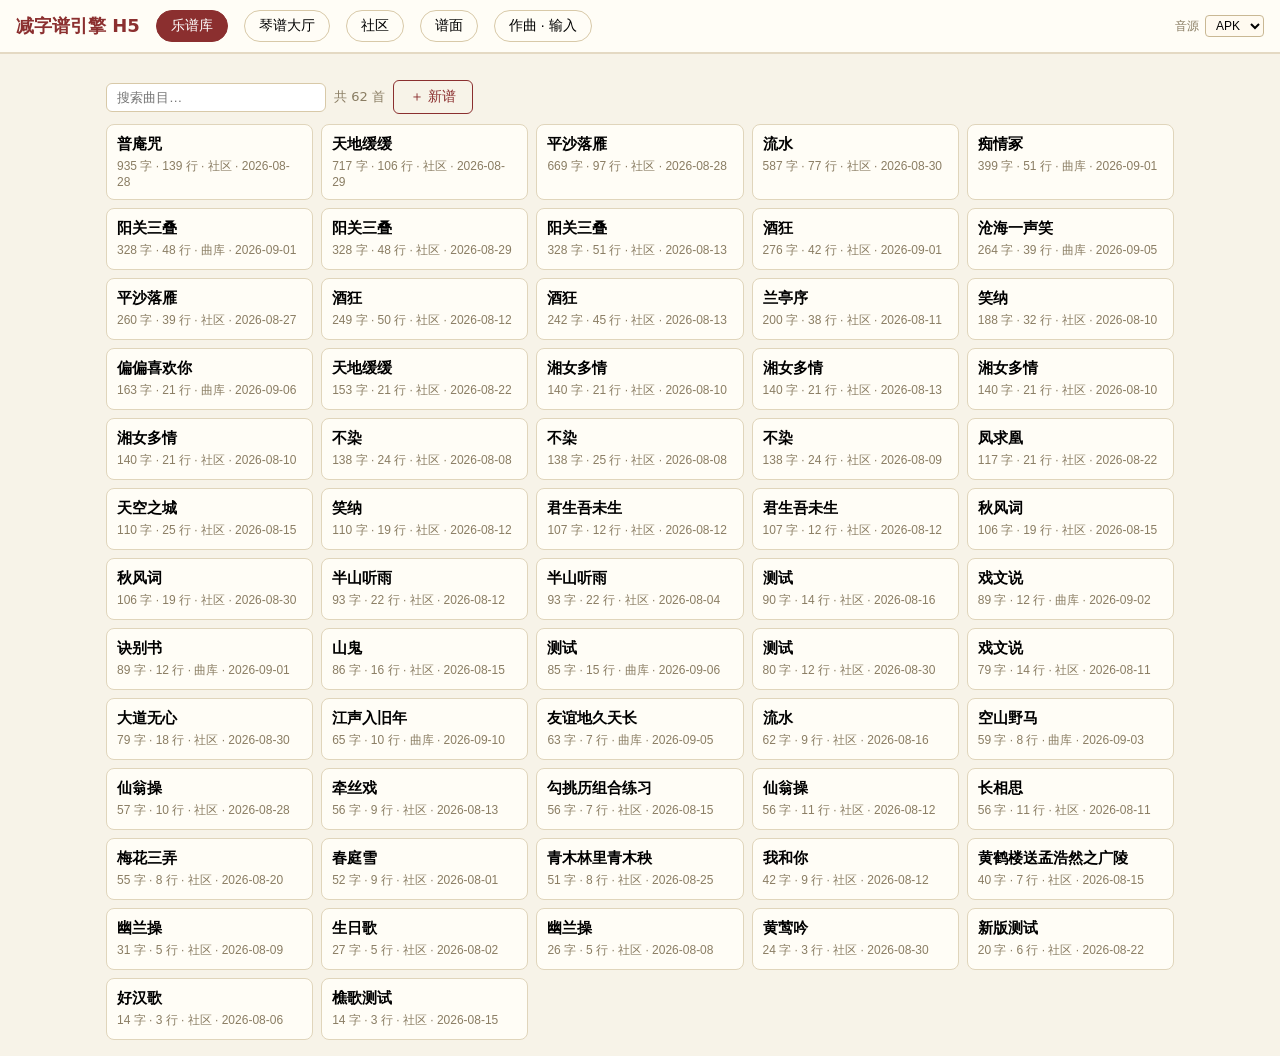
==== site/h5/index.html @ a8f1dc8d "fix(h5): 节奏组件分配修复+大厅光标对齐+教授滑音修复 player.js: 连弹(double)按节奏组件分配延迟(名十打摘五); 扫弦(sweep)按组件分配间隔; buildTimeli" ====
<!DOCTYPE html>
<html lang="zh-CN">
<head>
<meta charset="utf-8">
<meta name="viewport" content="width=device-width, initial-scale=1">
<title>减字谱引擎 H5 · 古琴</title>
<style>
  :root { --ink:#2b0000; --bg:#f7f3e8; --paper:#fffdf6; --accent:#8b2f2f; }
  * { box-sizing: border-box; }
  body { margin:0; font-family:"Microsoft YaHei",system-ui,sans-serif; background:var(--bg); color:var(--ink); }
  header { background:var(--paper); border-bottom:2px solid #e4d9c3; padding:10px 16px; display:flex; align-items:center; gap:16px; flex-wrap:wrap; }
  header h1 { font-size:18px; margin:0; color:var(--accent); }
  .tab { border:1px solid #d8c9a8; background:transparent; padding:6px 14px; border-radius:16px; cursor:pointer; font-size:14px; }
  .tab.active { background:var(--accent); color:#fff; border-color:var(--accent); }
  .page { display:none; padding:16px; max-width:1100px; margin:0 auto; }
  .page.show { display:block; }
  /* 库 */
  #scoreList { display:grid; grid-template-columns:repeat(auto-fill,minmax(200px,1fr)); gap:8px; }
  .score-item { background:var(--paper); border:1px solid #e0d5bb; border-radius:8px; padding:10px; text-align:left; cursor:pointer; display:flex; flex-direction:column; gap:4px; }
  .score-item:hover { border-color:var(--accent); }
  .s-title { font-weight:bold; font-size:15px; }
  .s-meta { font-size:12px; color:#8a7d63; }
  .toolbar { display:flex; gap:8px; align-items:center; margin:10px 0; flex-wrap:wrap; }
  .toolbar input[type=text], .toolbar input[type=number] { padding:6px 10px; border:1px solid #d8c9a8; border-radius:6px; }
  .toolbar select { padding:6px; border:1px solid #d8c9a8; border-radius:6px; }
  .btn { background:var(--accent); color:#fff; border:none; border-radius:6px; padding:7px 16px; cursor:pointer; font-size:14px; }
  .btn.ghost { background:transparent; color:var(--accent); border:1px solid var(--accent); }
  .btn.ghost.active { background:var(--accent); color:#fff; }
  .qin-legend { display:flex; align-items:center; gap:10px; font-size:12px; color:#8a7d63; margin-left:8px; }
  .qin-legend .dot { display:inline-block; width:12px; height:12px; border-radius:50%; vertical-align:middle; margin-right:3px; }
  .qin-legend .dot-l { background:#3b82f6; }
  .qin-legend .dot-r { background:#f59e0b; }
  /* 谱面 */
  .score-line { display:flex; flex-wrap:wrap; gap:6px; align-items:center; background:var(--paper); border:1px solid #e8dfc8; border-radius:8px; padding:8px; margin-bottom:6px; }
  .jz-token { border:none; background:transparent; padding:2px; cursor:pointer; border-radius:6px; display:inline-flex; flex-direction:column; align-items:center; gap:1px; line-height:1; vertical-align:top; }
  .jz-glyph { display:block; line-height:0; }
  .jz-rhythm { font-size:14px; color:#6b5a3a; line-height:1; white-space:nowrap; }
  .jz-beats { font-size:10px; color:#8a7d63; line-height:1; white-space:nowrap; }
  .jz-token:hover { background:#f3e9d2; }
  .jz-token.flash { animation:fl .35s; }
  .jz-token.playing { background:#f8d9d9; box-shadow:0 0 0 2px var(--accent); }
  /* 顶部滚动谱条 + 琴面（复刻 APK 演奏页布局） */
  #stripWrap { overflow-x:auto; background:var(--paper); border:1px solid #e0d5bb; border-radius:10px; padding:10px 6px; scrollbar-width:thin; }
  #strip { display:flex; gap:8px; align-items:center; width:max-content; padding:0 40vw; }
  #strip .jz-token.playing { background:#f8d9d9; box-shadow:0 0 0 3px var(--accent); border-radius:8px; }
  #strip .jz-token.done { opacity:.35; }
  #strip .sep { width:2px; align-self:stretch; min-height:56px; background:#e4d9c3; margin:0 6px; flex:none; }
  #qinCanvas { width:100%; height:260px; display:block; margin-top:10px; border-radius:10px; }

  /* 社区动态 */
  #feedList { max-width:640px; }
  .feed-card { background:var(--paper); border:1px solid #e0d5bb; border-radius:12px; padding:14px; margin-bottom:12px; }
  .feed-head { display:flex; align-items:center; gap:10px; }
  .avatar { width:40px; height:40px; border-radius:50%; background:#c9a86a; color:#fff; display:flex; align-items:center; justify-content:center; font-size:18px; font-family:KaiTi,serif; flex:none; }
  .feed-meta { display:flex; flex-direction:column; }
  .feed-meta .ftime { font-size:12px; color:#a09478; }
  .fcat { margin-left:auto; font-size:11px; color:#8b6f47; background:#f3e9d2; padding:2px 8px; border-radius:10px; }
  .feed-body { margin:10px 0; font-size:15px; line-height:1.6; white-space:pre-wrap; }
  .feed-imgs { display:flex; gap:8px; flex-wrap:wrap; }
  .feed-imgs img { width:150px; border-radius:8px; border:1px solid #e8dcc0; }
  .feed-foot { display:flex; gap:18px; margin-top:10px; }
  .fbtn { border:none; background:transparent; cursor:pointer; color:#8a7d63; font-size:14px; }
  .fbtn.like.on { color:#c0392b; }
  .feed-comments { margin-top:10px; border-top:1px dashed #e4d9c3; padding-top:8px; }
  .fc-item { display:flex; gap:8px; padding:6px 0; font-size:14px; }
  .fc-nick { color:var(--accent); flex:none; }
  .fc-text { flex:1; }
  .fc-like { color:#a09478; font-size:12px; flex:none; }
  .fc-empty { color:#a09478; }
  #explainBox { background:#fdf6e3; border-left:4px solid var(--accent); padding:8px 12px; margin:8px 0; font-size:14px; color:#5a4a2f; border-radius:0 6px 6px 0; }
  /* 琴谱大厅 */
  #hallGrid { display:grid; grid-template-columns:repeat(auto-fill,minmax(150px,1fr)); gap:12px; }
  .hall-card { background:var(--paper); border:1px solid #e0d5bb; border-radius:10px; padding:8px; text-align:left; cursor:pointer; display:flex; flex-direction:column; gap:6px; }
  .hall-card:hover { border-color:var(--accent); transform:translateY(-1px); }
  .hall-card .cover { position:relative; border-radius:6px; overflow:hidden; line-height:0; }
  .hall-card .cover-img { width:100%; height:auto; display:block; }
  .cover-title { position:absolute; left:0; right:0; bottom:10%; text-align:center; color:#f3e6c8; font:14px/1.3 "Kaiti SC","STKaiti",KaiTi,serif; text-shadow:0 1px 3px rgba(0,0,0,.7); padding:0 4px; }
  .hc-faved { position:absolute; top:6px; right:6px; background:var(--accent); color:#fff; font-size:11px; padding:2px 6px; border-radius:8px; line-height:normal; }
  .hc-title { font-weight:bold; font-size:14px; }
  .hc-meta { display:flex; justify-content:space-between; font-size:12px; color:#8a7d63; }
  .hc-date { font-size:11px; color:#a09478; }
  .hall-card .hc-desc { font-size:12px; color:#8a7d63; line-height:1.35; display:-webkit-box; -webkit-line-clamp:2; -webkit-box-orient:vertical; overflow:hidden; }

  .hall-head { display:flex; gap:14px; background:var(--paper); border:1px solid #e0d5bb; border-radius:10px; padding:12px; margin-bottom:10px; align-items:center; }
  .hall-cover { width:96px; border-radius:8px; overflow:hidden; flex:none; position:relative; border:1px solid #e8dcc0; }
  .hall-cover .cover-img { width:100%; height:auto; display:block; }
  .hall-info h2 { margin:0 0 4px; color:var(--accent); }
  .hall-author { font-size:13px; color:#8a7d63; }
  .hall-author::before { content:"👤 "; opacity:.6; }
  .hall-desc { font-size:12px; color:#a09478; margin-top:2px; }
  #hallStripWrap { overflow-y:auto; max-height:420px; background:var(--paper); border:1px solid #e0d5bb; border-radius:10px; padding:10px 6px; }
  .hall-row { display:flex; gap:4px; align-items:flex-end; padding:4px 8px; }
  .hall-row + .hall-row { border-top:1px dashed #eadfc4; }
  .hall-cell { border:none; background:transparent; cursor:pointer; display:flex; flex-direction:column; align-items:center; gap:2px; padding:4px 3px; border-radius:8px; line-height:1; }
  .hall-cell:hover { background:#f3e9d2; }
  .hall-cell .rhythm { font-size:15px; color:#6b5a3a; min-height:20px; }
  .hall-cell .beats { font-size:10px; color:#8a7d63; line-height:1; white-space:nowrap; }
  .hall-cell.flash { background:#f3e0d2; }
  .hall-cell.playing { background:#f8d9d9; box-shadow:0 0 0 3px var(--accent); }
  .hall-cell.done { opacity:.35; }
  #hallFavBtn.liked { background:#c0392b; border-color:#c0392b; color:#fff; }
  #fullScoreBox { margin-top:10px; }
  #fullScoreBox summary { cursor:pointer; color:#8a7d63; font-size:13px; }
  @keyframes fl { 0%{background:var(--accent)} 100%{background:transparent} }
  .line-btn { border:none; background:#eee6d0; border-radius:4px; cursor:pointer; padding:4px 8px; margin-left:4px; }
  .blank { width:14px; }
  /* 输入区 */
  #inputPanel { background:var(--paper); border:1px solid #e0d5bb; border-radius:10px; padding:14px; margin-bottom:12px; }
  #inputBox { width:100%; font-size:18px; padding:10px; border:1px solid #d8c9a8; border-radius:6px; margin:6px 0; }
  #inputEcho { font-size:13px; color:#8a7d63; min-height:18px; }
  .hint { font-size:12px; color:#a09478; margin-top:6px; }
  #micBtn.rec { background:#c0392b; animation:pulse 1.2s infinite; }
  @keyframes pulse { 50% { opacity:.6; } }
  h2 { font-size:16px; color:var(--accent); margin:8px 0; }
</style>
</head>
<body>
<header>
  <h1>减字谱引擎 H5</h1>
  <button class="tab active" data-tab="library">乐谱库</button>
  <button class="tab" data-tab="hall">琴谱大厅</button>
  <button class="tab" data-tab="community">社区</button>
  <button class="tab" data-tab="score">谱面</button>
  <button class="tab" data-tab="editor">作曲 · 输入</button>
  <span style="margin-left:auto;font-size:12px;color:#8a7d63;display:flex;align-items:center;gap:6px">
    音源
    <select id="sourceSel" style="font-size:12px;padding:2px 6px;border:1px solid #c9b894;background:#fffaf0;border-radius:4px">
      <option value="apk">APK</option>
      <option value="prof">教授</option>
    </select>
  </span>
</header>

<div class="page" id="page-hall">
  <div class="toolbar">
    <span style="font-size:13px;color:#8a7d63">灵感值得被听见。收藏喜欢的琴友分享，稍后再看。</span>
    <span id="hallCount" style="font-size:13px;color:#8a7d63;margin-left:auto"></span>
  </div>
  <div id="hallGrid"></div>
</div>

<div class="page" id="page-hallview">
  <div class="hall-head">
    <span id="hallCover" class="hall-cover"></span>
    <div class="hall-info">
      <h2 id="hallTitle">—</h2>
      <div id="hallAuthor" class="hall-author"></div>
      <div id="hallDesc" class="hall-desc"></div>
      <div class="toolbar" style="margin:8px 0 0">
        <button class="btn" id="hallPlayBtn">▶ 播放模式</button>
        <button class="btn ghost" id="hallStopBtn">■ 停止</button>
        <button class="btn ghost" id="hallEditBtn">✎ 编辑模式</button>
        <button class="btn ghost" id="hallFavBtn">♡ 收藏</button>
        <label style="font-size:13px">速度 <input type="number" id="hallTempo" value="60" min="20" max="200" style="width:60px"></label>
      </div>
    </div>
  </div>
  <div id="hallStripWrap"><div id="hallStrip"></div></div>
  <p class="hint">多行谱面：上行为节奏音符，下行为减字，每行十字自动换行。播放时纵向跟随；点任意减字可点读。此视图无琴面模拟器。</p>
</div>

<div class="page show" id="page-library">
  <div class="toolbar">
    <input type="text" id="searchBox" placeholder="搜索曲目…" style="width:220px">
    <span id="libCount" style="font-size:13px;color:#8a7d63"></span>
    <button class="btn ghost" id="newScoreBtn">＋ 新谱</button>
  </div>
  <div id="scoreList"></div>
</div>


<div class="page" id="page-community">
  <div class="toolbar">
    <span style="font-size:13px;color:#8a7d63">与琴友交流古琴大师的使用方法，获取功能指导和问题帮助</span>
    <span id="feedCount" style="font-size:13px;color:#8a7d63;margin-left:auto"></span>
  </div>
  <div id="feedList"></div>
</div>

<div class="page" id="page-score">
  <div class="toolbar">
    <h2 id="scoreTitle" style="flex:1">未选择曲目</h2>
    <label>速度 <input type="number" id="tempoInput" value="60" min="20" max="200" style="width:70px"></label>
    <button class="btn" id="playBtn">▶ 播放</button>
    <button class="btn ghost" id="stopBtn">■ 停止</button>
    <button class="btn ghost" id="huiLabelBtn" title="显示徽位名称">徽位</button>
    <span class="qin-legend">
      <span class="dot dot-l"></span>左手
      <span class="dot dot-r"></span>右手
    </span>
  </div>
  <div id="stripWrap">
    <div id="strip"></div>
  </div>
  <p class="hint">上方谱条自动跟随播放滚动，点任意减字可点读并显示技法解说；下方琴面实时演示按弦与拨弦位置。</p>
  <div id="explainBox" style="display:none"></div>
  <canvas id="qinCanvas"></canvas>
  <details id="fullScoreBox">
    <summary>整谱网格视图</summary>
    <div id="scoreView"></div>
  </details>
</div>

<div class="page" id="page-editor">
  <div id="inputPanel">
    <b>文字 / 语音 → 减字</b>
    <input type="text" id="inputBox" placeholder='输入如：大七挑四 散勾三 泛起 名九勾二 撮大九四散七 上七六（空格分隔，回车录入）'>
    <div class="toolbar" style="margin:6px 0">
      <button class="btn" id="inputBtn">录入 →</button>
      <button class="btn ghost" id="micBtn">🎤 语音</button>
      <label>节奏
        <select id="rhythmSel">
          <option value="quarter">♪ 四分</option>
          <option value="eighth">♪ 八分</option>
          <option value="half">𝅗𝅥 二分</option>
          <option value="sixteenth">♬ 十六分</option>
          <option value="whole">𝅝 全音</option>
        </select>
      </label>
    </div>
    <div id="inputEcho">语音可说：大七挑四、散勾三、泛起…（说完自动录入）</div>
    <p class="hint">支持：散/泛/按音（指+徽+技法+弦）、绰注吟猱撞、撮、上下滑音、掐起带起、泛起泛止少息曲终、进复退复应合分开。右键删除已录的字。</p>
  </div>
  <div class="toolbar">
    <input type="text" id="editTitle" placeholder="曲名" style="width:160px">
    <button class="btn" id="editPlayBtn">▶ 播放此谱</button>
    <button class="btn ghost" id="saveBtn">⬇ 导出 JSON</button>
    <button class="btn ghost" id="clearBtn">清空</button>
  </div>
  <div id="editorView"></div>
</div>

<script src="js/render.js?v=5"></script>
<script src="js/semantics.js?v=5"></script>
<script src="js/sustain.js?v=5"></script>
<script src="js/audio.js?v=7"></script>
<script src="js/qin.js?v=6"></script>
<script src="js/player.js?v=10"></script>
<script src="js/input.js?v=5"></script>
<script src="js/speech.js?v=5"></script>
<script src="js/hall.js?v=6"></script>
<script src="js/community.js?v=5"></script>
<script src="js/app.js?v=6"></script>
</body>
</html>
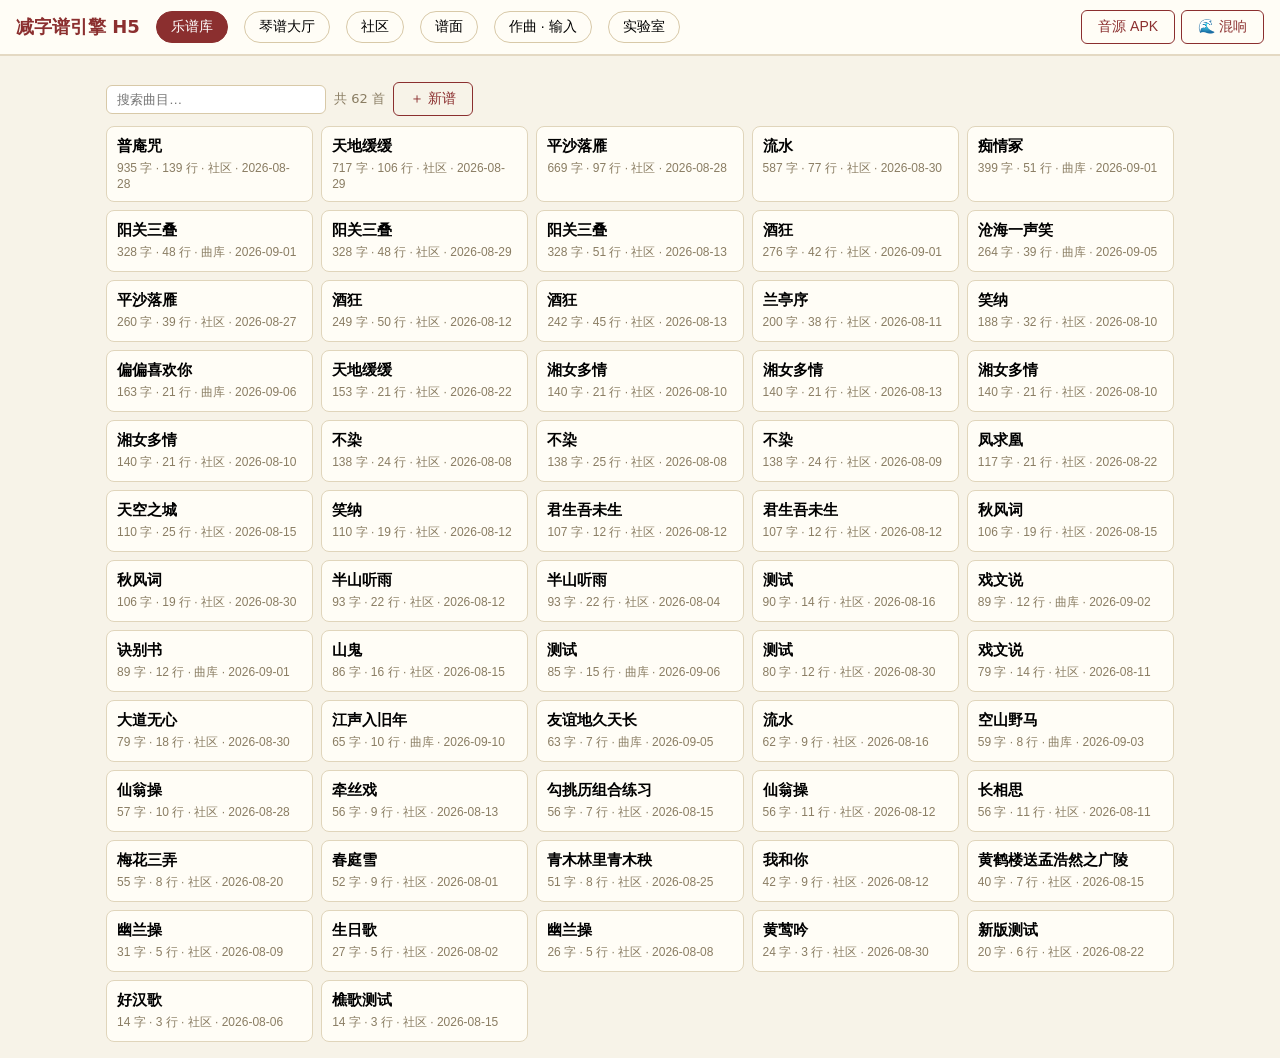
==== commit fdde78a1: "恢复误删媒体文件 + 双音源修复 + AI曲库本地同步 - 恢复被数据集清理脚本误删的 219 个媒体文件（h5/audio 21个APK采样从 APK 原包重新解包、img/community 封面" ====
--- a/site/h5/index.html
+++ b/site/h5/index.html
@@ -39,6 +39,21 @@
   .jz-token:hover { background:#f3e9d2; }
   .jz-token.flash { animation:fl .35s; }
   .jz-token.playing { background:#f8d9d9; box-shadow:0 0 0 2px var(--accent); }
+  /* 泛音/散音 颜色区分 */
+  .jz-token.jz-fan .jz-glyph svg { filter:hue-rotate(180deg) saturate(1.2); }
+  .jz-token.jz-fan .jz-glyph svg path { fill:#1a5276 !important; }
+  .jz-token.jz-san .jz-glyph svg path { fill:#5b2c6f !important; }
+  /* 滑音动画：上/绰 向上滑，下/注 向下滑 */
+  .jz-token.jz-slide-up .jz-glyph { animation:slideUp 1.2s ease-in-out infinite; }
+  .jz-token.jz-slide-down .jz-glyph { animation:slideDown 1.2s ease-in-out infinite; }
+  @keyframes slideUp { 0%,100%{transform:translateY(0)} 50%{transform:translateY(-6px)} }
+  @keyframes slideDown { 0%,100%{transform:translateY(0)} 50%{transform:translateY(6px)} }
+  /* 颤音动画：吟/猱/撞 左右微颤 */
+  .jz-token.jz-yin .jz-glyph { animation:vibrato 0.5s ease-in-out infinite; }
+  .jz-token.jz-nao .jz-glyph { animation:vibrato 0.35s ease-in-out infinite; }
+  .jz-token.jz-zhuang .jz-glyph { animation:zhuang 0.6s ease-in-out infinite; }
+  @keyframes vibrato { 0%,100%{transform:rotate(-1.5deg)} 50%{transform:rotate(1.5deg)} }
+  @keyframes zhuang { 0%,100%{transform:translateX(0)} 25%{transform:translateX(-3px)} 75%{transform:translateX(3px)} }
   /* 顶部滚动谱条 + 琴面（复刻 APK 演奏页布局） */
   #stripWrap { overflow-x:auto; background:var(--paper); border:1px solid #e0d5bb; border-radius:10px; padding:10px 6px; scrollbar-width:thin; }
   #strip { display:flex; gap:8px; align-items:center; width:max-content; padding:0 40vw; }
@@ -98,12 +113,37 @@
   .hall-cell.flash { background:#f3e0d2; }
   .hall-cell.playing { background:#f8d9d9; box-shadow:0 0 0 3px var(--accent); }
   .hall-cell.done { opacity:.35; }
+  .hall-cell.selected { background:#d4e8f7; box-shadow:0 0 0 2px #4a90d9; }
+  .hall-cell.selected.playing { background:#e8d4f7; box-shadow:0 0 0 3px var(--accent); }
+  .hall-cell.dragging { cursor:grabbing; }
   #hallFavBtn.liked { background:#c0392b; border-color:#c0392b; color:#fff; }
   #fullScoreBox { margin-top:10px; }
   #fullScoreBox summary { cursor:pointer; color:#8a7d63; font-size:13px; }
   @keyframes fl { 0%{background:var(--accent)} 100%{background:transparent} }
   .line-btn { border:none; background:#eee6d0; border-radius:4px; cursor:pointer; padding:4px 8px; margin-left:4px; }
   .blank { width:14px; }
+  /* 实验室 */
+  .lab-topbar { display:flex; gap:12px; align-items:flex-start; flex-wrap:wrap; margin-bottom:12px; }
+  .lab-drop { border:2px dashed #c9b894; border-radius:10px; padding:14px; text-align:center; min-width:180px; cursor:pointer; }
+  .lab-drop.over { border-color:var(--accent); background:#fdf0e6; }
+  .lab-list-wrap { display:flex; flex-direction:column; gap:6px; flex:1; min-width:200px; }
+  .lab-list { max-height:180px; overflow-y:auto; border:1px solid #e0d5bb; border-radius:8px; background:var(--paper); padding:4px; }
+  .lab-list-item { padding:6px 10px; border-radius:6px; cursor:pointer; font-size:14px; display:flex; justify-content:space-between; align-items:center; }
+  .lab-list-item:hover { background:#f3e9d2; }
+  .lab-list-item.active { background:var(--accent); color:#fff; }
+  .lab-list-item .li-meta { font-size:11px; opacity:.6; }
+  .lab-split { display:flex; gap:12px; align-items:flex-start; min-height:200px; }
+  .lab-pane { flex:1; background:var(--paper); border:1px solid #e0d5bb; border-radius:10px; padding:14px; min-height:200px; overflow-y:auto; max-height:520px; }
+  .lab-pane h3 { margin:0 0 8px; font-size:14px; color:var(--accent); border-bottom:1px solid #e8dfc8; padding-bottom:4px; }
+  .lab-note { display:inline-flex; flex-direction:column; align-items:center; padding:4px 6px; border-radius:6px; cursor:pointer; border:2px solid transparent; min-width:42px; vertical-align:top; }
+  .lab-note:hover { background:#f3e9d2; }
+  .lab-note.hl { background:#d4e8f7; border-color:#4a90d9; }
+  .lab-note .nn { font-size:13px; font-weight:bold; color:var(--ink); }
+  .lab-note .nt { font-size:11px; color:#8a7d63; }
+  .lab-note .nf { font-size:10px; color:#a09478; }
+  .lab-jz { display:inline-flex; flex-direction:column; align-items:center; padding:2px; border-radius:6px; border:2px solid transparent; vertical-align:top; }
+  .lab-jz:hover { background:#f3e9d2; }
+  .lab-jz.hl { background:#d4e8f7; border-color:#4a90d9; }
   /* 输入区 */
   #inputPanel { background:var(--paper); border:1px solid #e0d5bb; border-radius:10px; padding:14px; margin-bottom:12px; }
   #inputBox { width:100%; font-size:18px; padding:10px; border:1px solid #d8c9a8; border-radius:6px; margin:6px 0; }
@@ -112,6 +152,31 @@
   #micBtn.rec { background:#c0392b; animation:pulse 1.2s infinite; }
   @keyframes pulse { 50% { opacity:.6; } }
   h2 { font-size:16px; color:var(--accent); margin:8px 0; }
+  /* 减字键盘（输入法） */
+  .keypad { background:var(--paper); border:1px solid #e0d5bb; border-radius:10px; padding:10px; margin-bottom:12px; }
+  .keypad-head { display:flex; align-items:center; gap:8px; margin-bottom:8px; flex-wrap:wrap; }
+  .keypad-head b { font-size:14px; color:var(--accent); }
+  .keypad-head .hint { margin:0; }
+  .keypad-grp { margin-bottom:8px; }
+  .keypad-grp-title { font-size:11px; color:#a09478; margin-bottom:3px; }
+  .keypad-row { display:flex; gap:4px; flex-wrap:wrap; align-items:center; }
+  .keypad-toprow { margin-bottom:8px; padding-bottom:8px; border-bottom:1px solid #e8dfc8; }
+  .keypad-cols { display:flex; gap:12px; }
+  .keypad-col { flex:1; min-width:0; }
+  .keypad-col .keypad-grp-title { font-size:11px; color:#a09478; margin-bottom:2px; }
+  .key-btn { border:1px solid #d8c9a8; background:#fffaf0; border-radius:6px; padding:6px 10px; cursor:pointer; font-size:16px; min-width:36px; text-align:center; line-height:1.2; font-family:"Kaiti SC","STKaiti",KaiTi,serif; }
+  .key-btn:hover { border-color:var(--accent); background:#fdf0e6; }
+  .key-btn:active { transform:scale(.95); }
+  .key-btn.ctrl { font-size:13px; min-width:48px; background:#f5ecd6; }
+  .key-btn.fn { font-size:13px; min-width:44px; background:#e8f0e6; border-color:#a8c9a8; }
+  .key-btn.fn:hover { background:#d4e8d4; }
+  .key-btn.del { background:#fde8e8; border-color:#e0a8a8; color:#c0392b; }
+  .key-btn.disabled { opacity:.35; cursor:not-allowed; filter:grayscale(.6); }
+  .key-btn.disabled:hover { border-color:#d8c9a8; background:#fffaf0; }
+  .key-btn.rhythm-btn { font-size:13px; min-width:56px; background:#eef3fb; border-color:#b8cce8; padding:5px 8px; }
+  .key-btn.rhythm-btn.active { background:var(--accent); color:#fff; border-color:var(--accent); }
+  .key-btn.rnd { background:#e8f0fe; border-color:#a8c4e8; color:#1e40af; }
+  .key-btn.sync { background:#e8f8f0; border-color:#a8d8b8; color:#1e7a4f; }
 </style>
 </head>
 <body>
@@ -122,12 +187,10 @@
   <button class="tab" data-tab="community">社区</button>
   <button class="tab" data-tab="score">谱面</button>
   <button class="tab" data-tab="editor">作曲 · 输入</button>
-  <span style="margin-left:auto;font-size:12px;color:#8a7d63;display:flex;align-items:center;gap:6px">
-    音源
-    <select id="sourceSel" style="font-size:12px;padding:2px 6px;border:1px solid #c9b894;background:#fffaf0;border-radius:4px">
-      <option value="apk">APK</option>
-      <option value="prof">教授</option>
-    </select>
+  <button class="tab" data-tab="lab">实验室</button>
+  <span style="margin-left:auto;display:flex;align-items:center;gap:6px">
+    <button class="btn ghost" id="sourceBtn" title="点击切换音源：APK / 教授">音源 APK</button>
+    <button class="btn ghost" id="reverbBtn" title="混响开关">🌊 混响</button>
   </span>
 </header>
 
@@ -156,7 +219,7 @@
     </div>
   </div>
   <div id="hallStripWrap"><div id="hallStrip"></div></div>
-  <p class="hint">多行谱面：上行为节奏音符，下行为减字，每行十字自动换行。播放时纵向跟随；点任意减字可点读。此视图无琴面模拟器。</p>
+  <p class="hint">多行谱面：上行为节奏音符，下行为减字，每行十字自动换行。播放时纵向跟随；点任意减字可点读。长按拖动可选定一段播放，双击空白清除选区。</p>
 </div>
 
 <div class="page show" id="page-library">
@@ -202,44 +265,76 @@
 </div>
 
 <div class="page" id="page-editor">
-  <div id="inputPanel">
-    <b>文字 / 语音 → 减字</b>
-    <input type="text" id="inputBox" placeholder='输入如：大七挑四 散勾三 泛起 名九勾二 撮大九四散七 上七六（空格分隔，回车录入）'>
-    <div class="toolbar" style="margin:6px 0">
-      <button class="btn" id="inputBtn">录入 →</button>
-      <button class="btn ghost" id="micBtn">🎤 语音</button>
-      <label>节奏
-        <select id="rhythmSel">
-          <option value="quarter">♪ 四分</option>
-          <option value="eighth">♪ 八分</option>
-          <option value="half">𝅗𝅥 二分</option>
-          <option value="sixteenth">♬ 十六分</option>
-          <option value="whole">𝅝 全音</option>
-        </select>
-      </label>
-    </div>
-    <div id="inputEcho">语音可说：大七挑四、散勾三、泛起…（说完自动录入）</div>
-    <p class="hint">支持：散/泛/按音（指+徽+技法+弦）、绰注吟猱撞、撮、上下滑音、掐起带起、泛起泛止少息曲终、进复退复应合分开。右键删除已录的字。</p>
-  </div>
-  <div class="toolbar">
+  <div class="toolbar" style="margin-bottom:8px">
     <input type="text" id="editTitle" placeholder="曲名" style="width:160px">
     <button class="btn" id="editPlayBtn">▶ 播放此谱</button>
+    <button class="btn ghost" id="editPauseBtn">⏸ 暂停</button>
+    <button class="btn ghost" id="editStopBtn">⏹ 停止</button>
+    <button class="btn ghost" id="followBtn" title="播放时自动滚动跟随当前音符">🎯 焦点跟随</button>
+    <button class="btn ghost" id="undoBtn" title="撤销上一步">↶ 撤销</button>
+    <button class="btn ghost" id="redoBtn" title="重做下一步">↷ 重做</button>
     <button class="btn ghost" id="saveBtn">⬇ 导出 JSON</button>
     <button class="btn ghost" id="clearBtn">清空</button>
   </div>
-  <div id="editorView"></div>
+  <div id="genPanel" style="display:none;margin-bottom:10px;background:var(--paper);border:1px solid #e0d5bb;border-radius:10px;padding:10px">
+    <div style="display:flex;justify-content:space-between;align-items:center;margin-bottom:8px;flex-wrap:wrap;gap:6px">
+      <b style="color:var(--accent)">🎲 AI 生成曲库</b>
+      <input type="text" id="genSearch" placeholder="🔍 筛选曲名..." style="font-size:13px;padding:3px 8px;border:1px solid #d8c9a8;border-radius:6px;width:180px">
+      <span style="font-size:12px;color:#8a7d63">点击曲名切换 · 👍点赞 / 👎点踩</span>
+    </div>
+    <div id="genList" style="display:flex;flex-direction:column;gap:4px;max-height:180px;overflow-y:auto"></div>
+  </div>
+  <div id="editorView" style="min-height:80px"></div>
+  <div id="inputPanel">
+    <div class="keypad-head">
+      <b>输入法</b>
+      <input type="text" id="inputBox" placeholder='点击下方按钮组字，或直接输入：大七挑四 散勾三' style="flex:1;font-size:18px;padding:8px;border:1px solid #d8c9a8;border-radius:6px">
+      <button class="btn" id="inputBtn">录入 →</button>
+      <button class="btn ghost" id="micBtn">🎤</button>
+      <input type="hidden" id="rhythmSel" value="quarter">
+    </div>
+    <div id="inputError" style="font-size:13px;color:#c0392b;min-height:18px;margin-bottom:4px;font-weight:bold"></div>
+    <div id="inputEcho" style="font-size:13px;color:#8a7d63;min-height:18px;margin-bottom:6px">点击按钮组字，回车或「录入」确认；右键删除已录减字。</div>
+    <div id="keypad" class="keypad"></div>
+  </div>
+</div>
+
+<div class="page" id="page-lab">
+  <h2>实验室：MusicXML 转减字谱</h2>
+  <div class="lab-topbar">
+    <div id="labDrop" class="lab-drop">
+      <div style="font-size:24px;margin-bottom:4px">📂</div>
+      <div style="font-size:13px;color:#8a7d63">拖拽 .xml 文件到此处<br>或</div>
+      <input type="file" id="labFile" accept=".xml" style="font-size:12px;margin-top:6px">
+    </div>
+    <div class="lab-list-wrap">
+      <label style="font-size:13px;color:#8a7d63">内置曲谱（单击选择）</label>
+      <div id="labList" class="lab-list"></div>
+    </div>
+  </div>
+  <div id="labStatus" style="font-size:13px;color:#8a7d63;margin-bottom:8px"></div>
+  <div id="labSplit" class="lab-split">
+    <div class="lab-pane" id="labLeft"><h3>简谱 / XML 音符</h3><p class="hint" style="text-align:center;padding-top:40px">请选择或上传曲谱</p></div>
+    <div class="lab-pane" id="labRight"><h3>减字谱</h3><p class="hint" style="text-align:center;padding-top:40px">请选择或上传曲谱</p></div>
+  </div>
+  <div id="labActions" style="display:none;margin-top:10px;gap:8px;flex-wrap:wrap">
+    <button class="btn" id="labToEditorBtn">→ 发送到编辑器</button>
+    <button class="btn" id="labToScoreBtn">→ 发送到谱面播放</button>
+  </div>
 </div>
 
 <script src="js/render.js?v=5"></script>
 <script src="js/semantics.js?v=5"></script>
 <script src="js/sustain.js?v=5"></script>
-<script src="js/audio.js?v=7"></script>
+<script src="js/audio.js?v=10"></script>
 <script src="js/qin.js?v=6"></script>
-<script src="js/player.js?v=10"></script>
-<script src="js/input.js?v=5"></script>
+<script src="js/player.js?v=12"></script>
+<script src="js/input.js?v=33"></script>
 <script src="js/speech.js?v=5"></script>
 <script src="js/hall.js?v=6"></script>
 <script src="js/community.js?v=5"></script>
-<script src="js/app.js?v=6"></script>
+<script src="js/musicxml-converter.js?v=2"></script>
+<script src="js/lab.js?v=4"></script>
+<script src="js/app.js?v=30"></script>
 </body>
 </html>
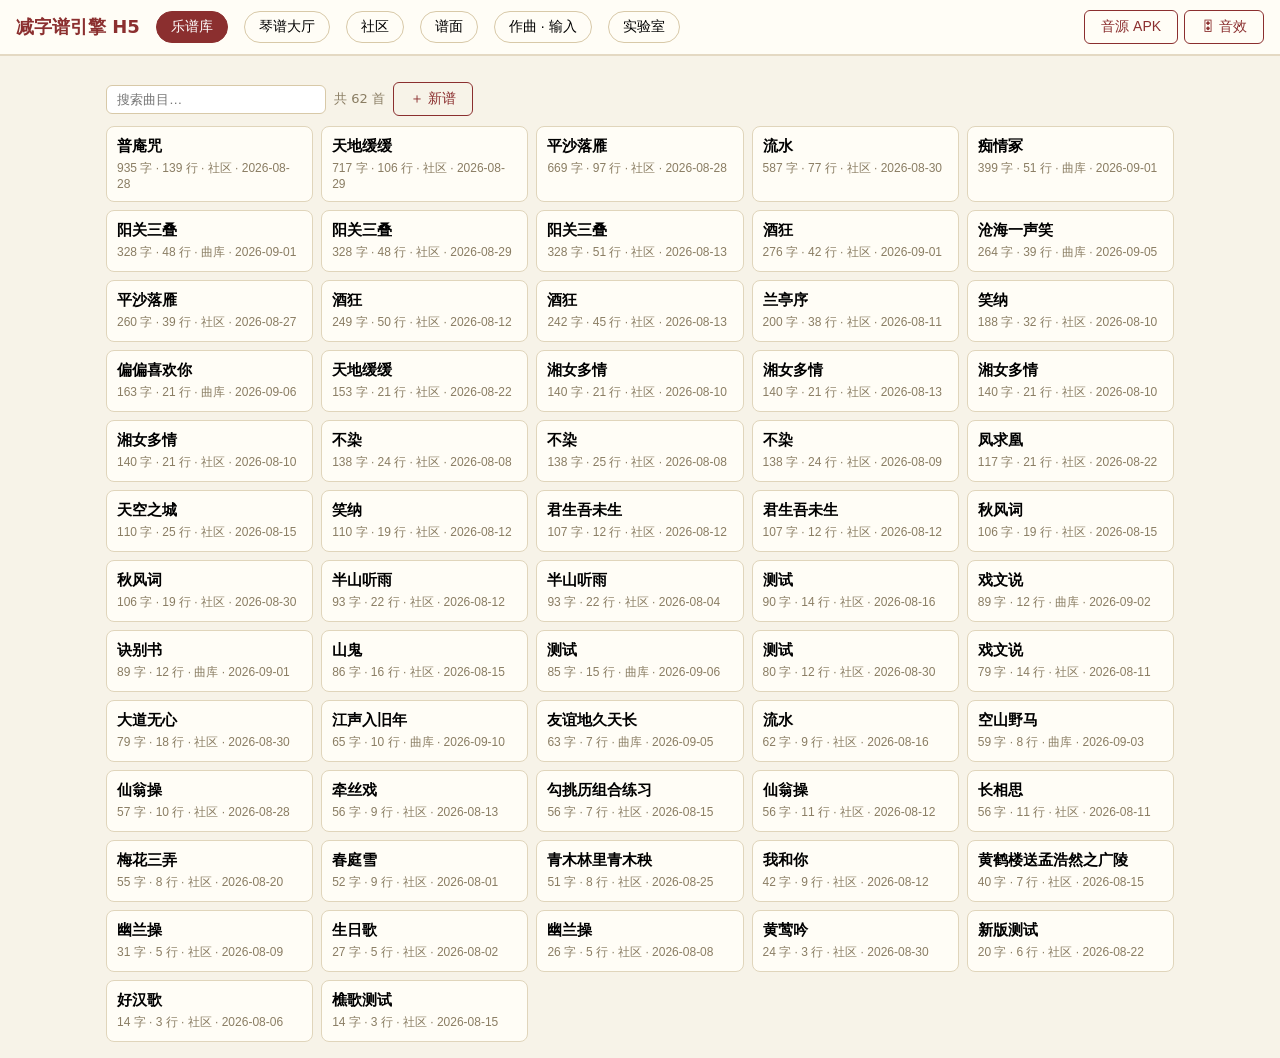
==== commit 204a34c5: "feat: 混响按钮升级为音效面板——混响开关/干湿度/房间大小/APK泛音滤波强度与频率可调（localStorage 持久化）" ====
--- a/site/h5/index.html
+++ b/site/h5/index.html
@@ -190,9 +190,45 @@
   <button class="tab" data-tab="lab">实验室</button>
   <span style="margin-left:auto;display:flex;align-items:center;gap:6px">
     <button class="btn ghost" id="sourceBtn" title="点击切换音源：APK / 教授">音源 APK</button>
-    <button class="btn ghost" id="reverbBtn" title="混响开关">🌊 混响</button>
+    <button class="btn ghost" id="fxBtn" title="音效调整">🎛 音效</button>
   </span>
 </header>
+
+<!-- 音效调整面板：混响开关/干湿度/房间大小 + APK 泛音滤波 -->
+<div id="fxPanel" style="display:none;position:fixed;top:52px;right:12px;z-index:200;background:#fffdf7;border:1px solid var(--accent);border-radius:8px;box-shadow:0 6px 24px rgba(0,0,0,.15);padding:14px 16px;width:300px">
+  <div style="display:flex;align-items:center;margin-bottom:10px">
+    <b style="color:#5a4a2f">🎛 音效</b>
+    <button class="btn ghost" id="fxClose" style="margin-left:auto;padding:2px 10px">✕</button>
+  </div>
+  <div style="display:flex;align-items:center;gap:8px;margin-bottom:6px">
+    <label style="font-size:13px;color:#5a4a2f;min-width:72px">混响</label>
+    <input type="checkbox" id="fxReverbOn">
+    <span style="font-size:12px;color:#8a7d63">开关（建议戴耳机对比）</span>
+  </div>
+  <div style="margin-bottom:6px">
+    <div style="font-size:13px;color:#5a4a2f">干湿度 <span id="fxWetVal" style="color:var(--accent);float:right"></span></div>
+    <input type="range" id="fxWet" min="0" max="100" step="1" style="width:100%">
+    <div style="font-size:11px;color:#8a7d63">湿声比例：小=干琴房，大=空旷</div>
+  </div>
+  <div style="margin-bottom:6px">
+    <div style="font-size:13px;color:#5a4a2f">房间大小 <span id="fxRoomVal" style="color:var(--accent);float:right"></span></div>
+    <input type="range" id="fxRoom" min="12" max="45" step="1" style="width:100%">
+    <div style="font-size:11px;color:#8a7d63">混响尾长（×0.1秒）</div>
+  </div>
+  <hr style="border:none;border-top:1px dashed #d8c9a8;margin:10px 0">
+  <div style="font-size:13px;color:#5a4a2f;margin-bottom:4px">泛音滤波（仅 APK 音源）</div>
+  <div style="margin-bottom:6px">
+    <div style="font-size:13px;color:#5a4a2f">滤波强度 <span id="fxStrVal" style="color:var(--accent);float:right"></span></div>
+    <input type="range" id="fxStr" min="0" max="100" step="1" style="width:100%">
+    <div style="font-size:11px;color:#8a7d63">0=原始 APK，100=纯净泛音</div>
+  </div>
+  <div style="margin-bottom:6px">
+    <div style="font-size:13px;color:#5a4a2f">低通频率 <span id="fxFreqVal" style="color:var(--accent);float:right"></span></div>
+    <input type="range" id="fxFreq" min="15" max="80" step="1" style="width:100%">
+    <div style="font-size:11px;color:#8a7d63">截止 = 基频 ×（×0.1）</div>
+  </div>
+  <button class="btn ghost" id="fxReset" style="width:100%;margin-top:4px">↺ 恢复默认</button>
+</div>
 
 <div class="page" id="page-hall">
   <div class="toolbar">
@@ -326,15 +362,15 @@
 <script src="js/render.js?v=5"></script>
 <script src="js/semantics.js?v=5"></script>
 <script src="js/sustain.js?v=5"></script>
-<script src="js/audio.js?v=10"></script>
+<script src="js/audio.js?v=11"></script>
 <script src="js/qin.js?v=6"></script>
 <script src="js/player.js?v=12"></script>
-<script src="js/input.js?v=33"></script>
+<script src="js/input.js?v=34"></script>
 <script src="js/speech.js?v=5"></script>
 <script src="js/hall.js?v=6"></script>
 <script src="js/community.js?v=5"></script>
 <script src="js/musicxml-converter.js?v=2"></script>
 <script src="js/lab.js?v=4"></script>
-<script src="js/app.js?v=30"></script>
+<script src="js/app.js?v=31"></script>
 </body>
 </html>
